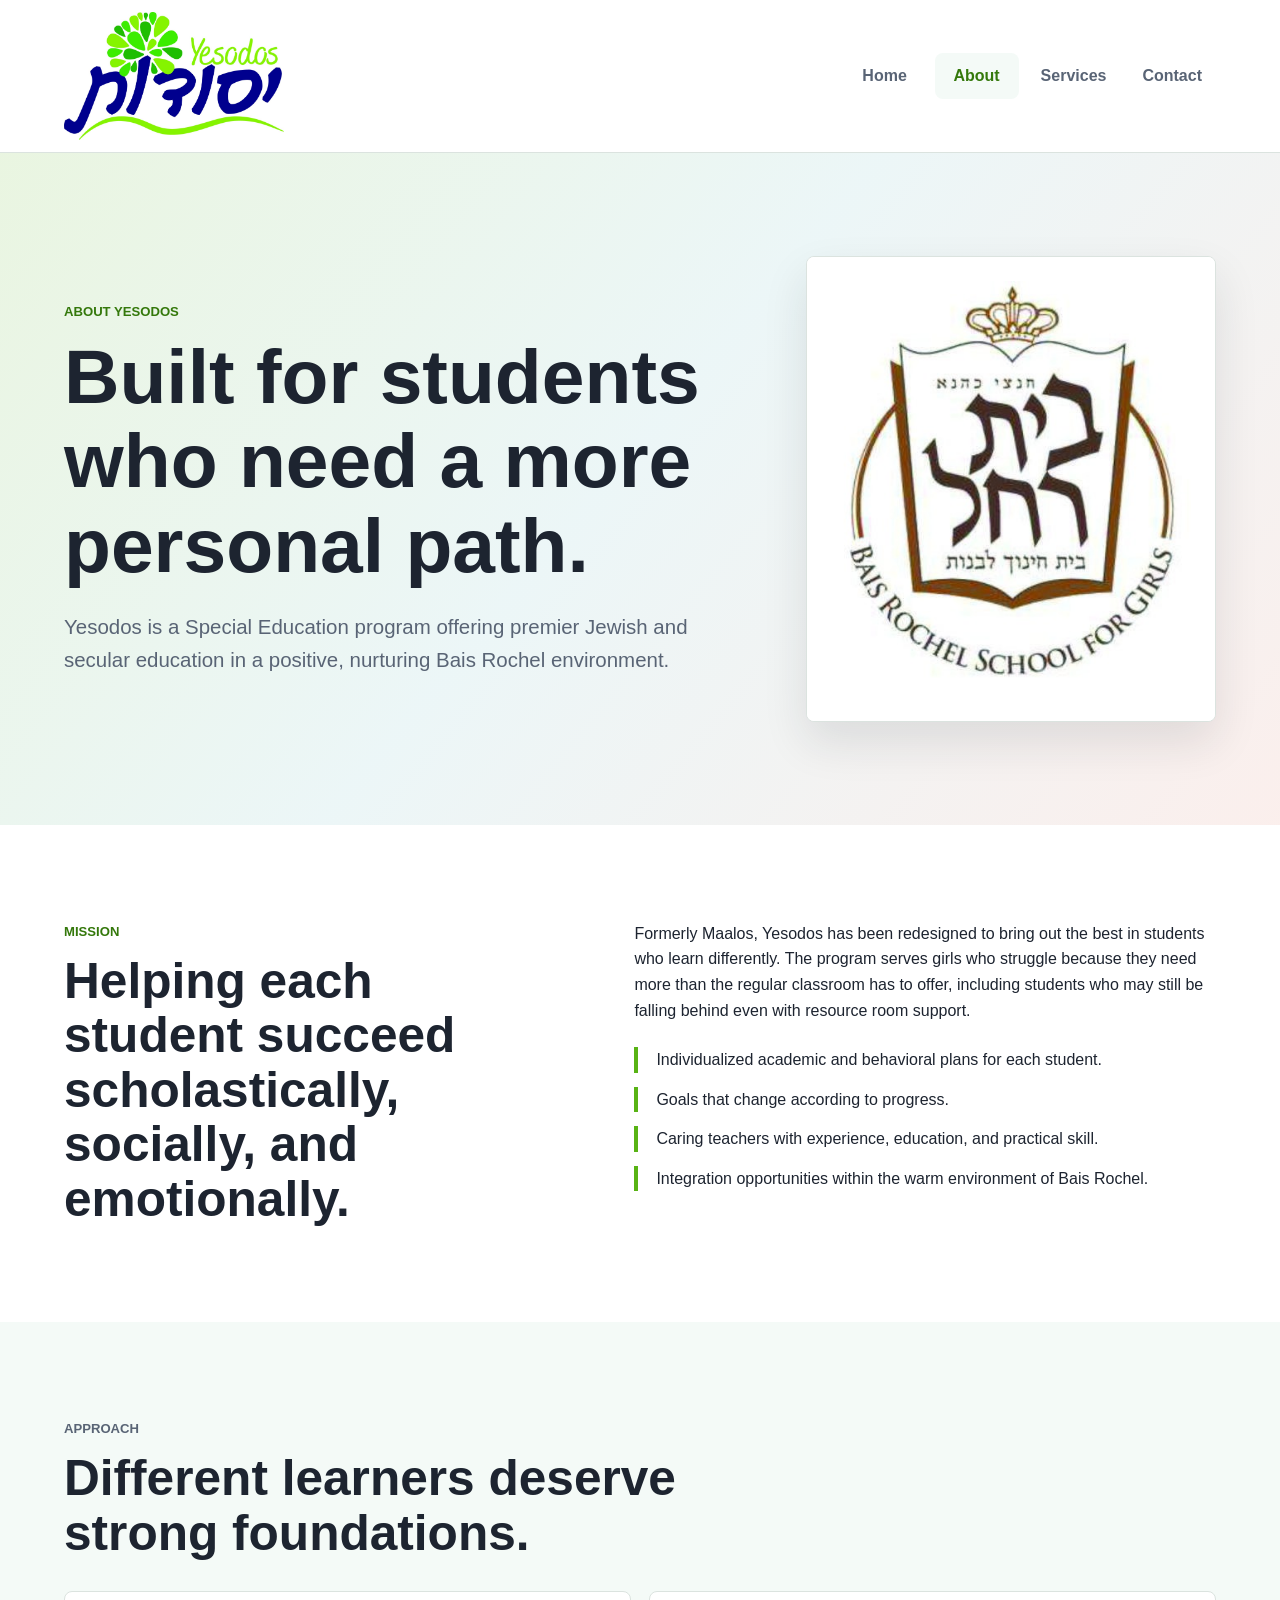
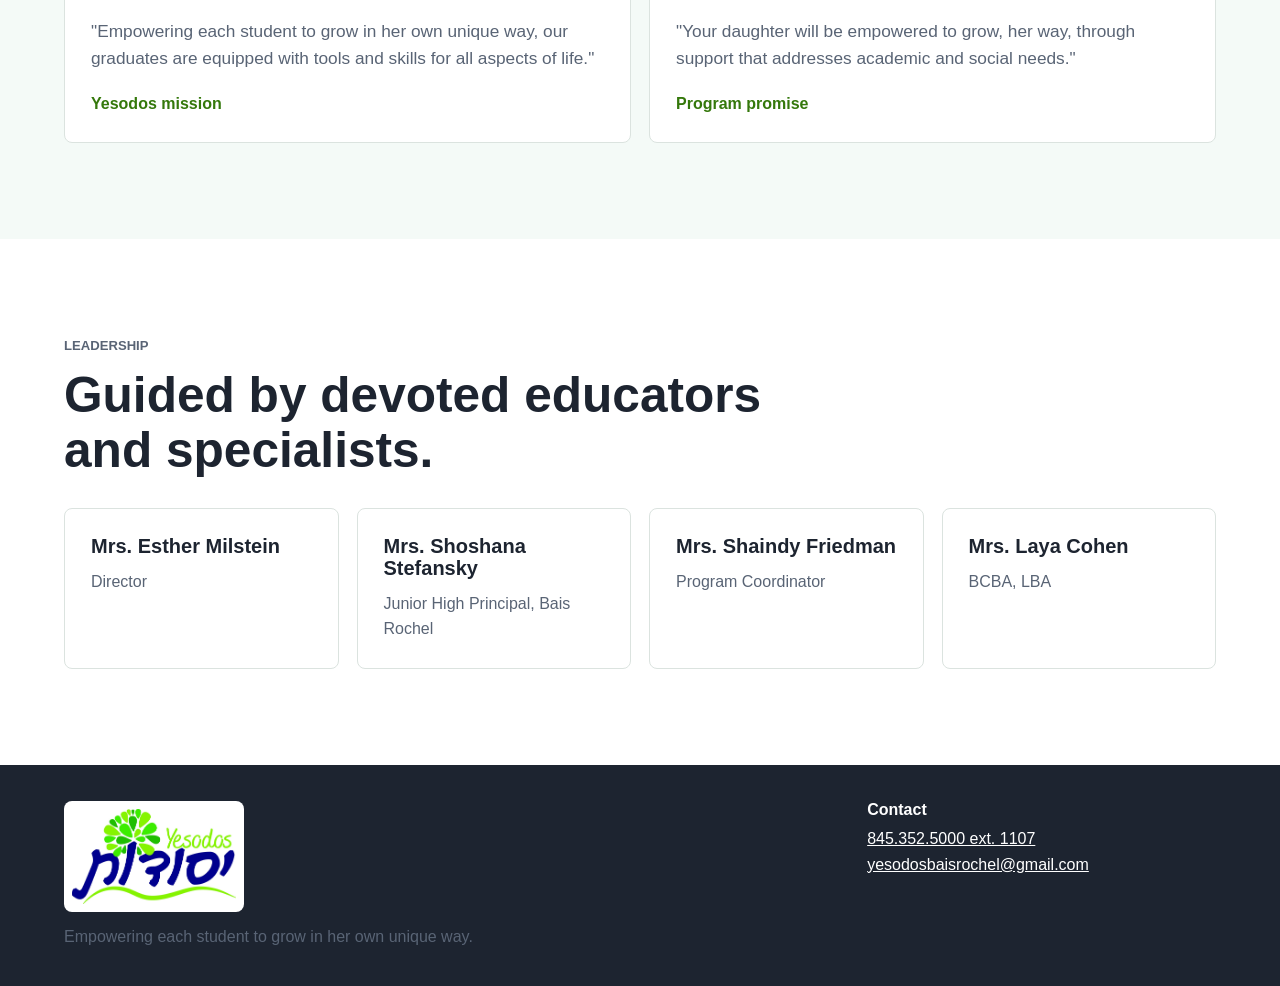
==== about.html @ 9750bb0f "Build Yesodos static website" ====
<!DOCTYPE html>
<html lang="en">
<head>
  <meta charset="UTF-8" />
  <meta name="viewport" content="width=device-width, initial-scale=1.0" />
  <meta name="description" content="Learn about the Yesodos mission, approach, and leadership team." />
  <title>About | Yesodos</title>
  <link rel="stylesheet" href="style.css" />
</head>
<body>
  <header class="site-header">
    <a class="brand" href="index.html" aria-label="Yesodos home">
      <img src="assets/yesodos-logo.jpg" alt="Yesodos" />
    </a>
    <button class="nav-toggle" type="button" aria-expanded="false" aria-controls="site-nav">
      <span></span>
      <span></span>
      <span></span>
      <span class="sr-only">Menu</span>
    </button>
    <nav class="site-nav" id="site-nav" aria-label="Main navigation">
      <a href="index.html">Home</a>
      <a href="about.html" aria-current="page">About</a>
      <a href="services.html">Services</a>
      <a href="contact.html">Contact</a>
    </nav>
  </header>

  <main>
    <section class="hero page-hero">
      <div class="hero-content">
        <p class="eyebrow">About Yesodos</p>
        <h1>Built for students who need a more personal path.</h1>
        <p class="hero-text">Yesodos is a Special Education program offering premier Jewish and secular education in a positive, nurturing Bais Rochel environment.</p>
      </div>
      <div class="image-panel">
        <img src="assets/flyer-student.jpg" alt="Bais Rochel School for Girls" />
      </div>
    </section>

    <section class="section split">
      <div>
        <p class="eyebrow">Mission</p>
        <h2>Helping each student succeed scholastically, socially, and emotionally.</h2>
      </div>
      <div>
        <p>Formerly Maalos, Yesodos has been redesigned to bring out the best in students who learn differently. The program serves girls who struggle because they need more than the regular classroom has to offer, including students who may still be falling behind even with resource room support.</p>
        <ul class="values-list">
          <li>Individualized academic and behavioral plans for each student.</li>
          <li>Goals that change according to progress.</li>
          <li>Caring teachers with experience, education, and practical skill.</li>
          <li>Integration opportunities within the warm environment of Bais Rochel.</li>
        </ul>
      </div>
    </section>

    <section class="section testimonials">
      <div class="section-heading">
        <p class="eyebrow">Approach</p>
        <h2>Different learners deserve strong foundations.</h2>
      </div>
      <div class="testimonial-grid">
        <blockquote>
          <p>"Empowering each student to grow in her own unique way, our graduates are equipped with tools and skills for all aspects of life."</p>
          <cite>Yesodos mission</cite>
        </blockquote>
        <blockquote>
          <p>"Your daughter will be empowered to grow, her way, through support that addresses academic and social needs."</p>
          <cite>Program promise</cite>
        </blockquote>
      </div>
    </section>

    <section class="section">
      <div class="section-heading">
        <p class="eyebrow">Leadership</p>
        <h2>Guided by devoted educators and specialists.</h2>
      </div>
      <div class="staff-list">
        <article class="staff-card">
          <h3>Mrs. Esther Milstein</h3>
          <p>Director</p>
        </article>
        <article class="staff-card">
          <h3>Mrs. Shoshana Stefansky</h3>
          <p>Junior High Principal, Bais Rochel</p>
        </article>
        <article class="staff-card">
          <h3>Mrs. Shaindy Friedman</h3>
          <p>Program Coordinator</p>
        </article>
        <article class="staff-card">
          <h3>Mrs. Laya Cohen</h3>
          <p>BCBA, LBA</p>
        </article>
      </div>
    </section>
  </main>

  <footer class="site-footer">
    <div>
      <img src="assets/yesodos-logo.jpg" alt="Yesodos" />
      <p>Empowering each student to grow in her own unique way.</p>
    </div>
    <div>
      <h2>Contact</h2>
      <p><a href="tel:18453525000">845.352.5000 ext. 1107</a></p>
      <p><a href="mailto:yesodosbaisrochel@gmail.com">yesodosbaisrochel@gmail.com</a></p>
    </div>
  </footer>

  <script src="script.js"></script>
</body>
</html>
---- style.css ----
:root {
  --ink: #1d2430;
  --muted: #596475;
  --line: #dbe3df;
  --paper: #ffffff;
  --soft: #f4faf7;
  --leaf: #58b314;
  --leaf-dark: #34780b;
  --aqua: #0c8f9b;
  --coral: #d96b54;
  --navy: #0d168a;
  --shadow: 0 20px 45px rgba(29, 36, 48, 0.11);
}

* {
  box-sizing: border-box;
}

html {
  scroll-behavior: smooth;
}

body {
  margin: 0;
  color: var(--ink);
  font-family: Arial, Helvetica, sans-serif;
  line-height: 1.6;
  background: var(--paper);
}

img {
  display: block;
  max-width: 100%;
}

a {
  color: inherit;
}

.sr-only {
  position: absolute;
  width: 1px;
  height: 1px;
  padding: 0;
  margin: -1px;
  overflow: hidden;
  clip: rect(0, 0, 0, 0);
  white-space: nowrap;
  border: 0;
}

.site-header {
  position: sticky;
  top: 0;
  z-index: 20;
  display: flex;
  align-items: center;
  justify-content: space-between;
  gap: 24px;
  min-height: 78px;
  padding: 12px clamp(18px, 5vw, 72px);
  background: rgba(255, 255, 255, 0.94);
  border-bottom: 1px solid var(--line);
  backdrop-filter: blur(12px);
}

.brand {
  display: inline-flex;
  align-items: center;
  width: min(220px, 55vw);
}

.brand img {
  width: 100%;
}

.site-nav {
  display: flex;
  align-items: center;
  gap: 8px;
}

.site-nav a {
  min-width: 84px;
  padding: 10px 14px;
  text-align: center;
  color: var(--muted);
  font-weight: 700;
  text-decoration: none;
  border-radius: 8px;
  transition: background 160ms ease, color 160ms ease;
}

.site-nav a:hover,
.site-nav a[aria-current="page"] {
  color: var(--leaf-dark);
  background: var(--soft);
}

.nav-toggle {
  display: none;
  width: 44px;
  height: 44px;
  padding: 10px;
  border: 1px solid var(--line);
  border-radius: 8px;
  background: var(--paper);
}

.nav-toggle span:not(.sr-only) {
  display: block;
  width: 100%;
  height: 2px;
  margin: 5px 0;
  background: var(--ink);
}

.hero {
  display: grid;
  grid-template-columns: minmax(0, 1.25fr) minmax(280px, 0.75fr);
  align-items: center;
  gap: clamp(28px, 6vw, 72px);
  min-height: calc(100vh - 78px);
  padding: clamp(54px, 8vw, 104px) clamp(18px, 5vw, 72px);
  background:
    linear-gradient(130deg, rgba(88, 179, 20, 0.13), rgba(12, 143, 155, 0.08) 48%, rgba(217, 107, 84, 0.11)),
    var(--paper);
}

.page-hero {
  min-height: 48vh;
  grid-template-columns: minmax(0, 0.9fr) minmax(260px, 0.55fr);
}

.hero-content {
  max-width: 760px;
}

.eyebrow {
  margin: 0 0 12px;
  color: var(--leaf-dark);
  font-size: 0.82rem;
  font-weight: 800;
  letter-spacing: 0;
  text-transform: uppercase;
}

h1,
h2,
h3 {
  margin: 0;
  line-height: 1.1;
}

h1 {
  max-width: 780px;
  font-size: clamp(2.35rem, 6vw, 5.35rem);
}

h2 {
  font-size: clamp(1.8rem, 4vw, 3.1rem);
}

h3 {
  font-size: 1.25rem;
}

p {
  margin: 0;
}

.hero-text {
  max-width: 680px;
  margin-top: 24px;
  color: var(--muted);
  font-size: clamp(1.05rem, 2.2vw, 1.28rem);
}

.hero-actions,
.centered-action,
.form-actions {
  display: flex;
  flex-wrap: wrap;
  gap: 12px;
  margin-top: 30px;
}

.button {
  display: inline-flex;
  align-items: center;
  justify-content: center;
  min-height: 48px;
  padding: 12px 20px;
  border: 2px solid transparent;
  border-radius: 8px;
  font-weight: 800;
  text-decoration: none;
  cursor: pointer;
}

.button.primary {
  color: white;
  background: var(--leaf-dark);
}

.button.secondary {
  color: var(--aqua);
  border-color: currentColor;
  background: white;
}

.hero-card,
.image-panel {
  overflow: hidden;
  border: 1px solid var(--line);
  border-radius: 8px;
  background: white;
  box-shadow: var(--shadow);
}

.hero-card img {
  width: 100%;
  max-height: 280px;
  object-fit: contain;
  padding: 24px;
  background: white;
}

.hero-card div {
  padding: 24px;
  border-top: 1px solid var(--line);
}

.hero-card strong {
  display: block;
  margin-bottom: 8px;
  color: var(--navy);
  font-size: 1.1rem;
}

.section {
  padding: clamp(52px, 8vw, 96px) clamp(18px, 5vw, 72px);
}

.split {
  display: grid;
  grid-template-columns: minmax(0, 0.85fr) minmax(0, 1fr);
  gap: clamp(28px, 6vw, 76px);
  align-items: start;
}

.split > p,
.section-heading p,
.service-card p,
.testimonial-grid p,
.feature p,
.staff-list p,
.contact-panel p,
.site-footer p,
.form-note {
  color: var(--muted);
}

.feature-band {
  display: grid;
  grid-template-columns: repeat(3, minmax(0, 1fr));
  gap: 1px;
  padding-top: 0;
  padding-bottom: 0;
  background: var(--line);
}

.feature {
  min-height: 168px;
  padding: 32px;
  background: var(--soft);
}

.feature span {
  display: block;
  margin-bottom: 10px;
  color: var(--coral);
  font-size: 2.4rem;
  font-weight: 900;
  line-height: 1;
}

.section-heading {
  max-width: 760px;
  margin-bottom: 30px;
}

.card-grid,
.testimonial-grid,
.staff-list,
.contact-grid {
  display: grid;
  grid-template-columns: repeat(3, minmax(0, 1fr));
  gap: 18px;
}

.service-card,
blockquote,
.contact-panel,
.staff-card {
  padding: 26px;
  border: 1px solid var(--line);
  border-radius: 8px;
  background: white;
}

.service-card {
  min-height: 220px;
  border-top: 5px solid var(--leaf);
}

.service-card:nth-child(2n) {
  border-top-color: var(--aqua);
}

.service-card:nth-child(3n) {
  border-top-color: var(--coral);
}

.service-card p,
.staff-card p {
  margin-top: 12px;
}

.testimonials {
  background: var(--soft);
}

.testimonial-grid {
  grid-template-columns: repeat(2, minmax(0, 1fr));
}

blockquote {
  margin: 0;
}

blockquote p {
  font-size: 1.08rem;
}

cite {
  display: block;
  margin-top: 18px;
  color: var(--leaf-dark);
  font-style: normal;
  font-weight: 800;
}

.image-panel img {
  width: 100%;
  height: 100%;
  min-height: 280px;
  object-fit: contain;
  padding: 24px;
  background: white;
}

.values-list {
  display: grid;
  gap: 14px;
  margin-top: 24px;
  padding: 0;
  list-style: none;
}

.values-list li {
  padding-left: 18px;
  border-left: 4px solid var(--leaf);
}

.staff-list {
  grid-template-columns: repeat(4, minmax(0, 1fr));
}

.contact-grid {
  grid-template-columns: minmax(0, 0.8fr) minmax(0, 1.2fr);
  align-items: start;
}

.contact-panel {
  display: grid;
  gap: 18px;
}

.contact-panel a {
  color: var(--aqua);
  font-weight: 800;
}

.contact-form {
  display: grid;
  gap: 16px;
  padding: 28px;
  border: 1px solid var(--line);
  border-radius: 8px;
  background: var(--soft);
}

label {
  display: grid;
  gap: 6px;
  color: var(--ink);
  font-weight: 800;
}

input,
select,
textarea {
  width: 100%;
  padding: 13px 14px;
  border: 1px solid #b9c6c0;
  border-radius: 8px;
  color: var(--ink);
  font: inherit;
  background: white;
}

textarea {
  min-height: 140px;
  resize: vertical;
}

.form-message {
  min-height: 24px;
  color: var(--leaf-dark);
  font-weight: 800;
}

.site-footer {
  display: grid;
  grid-template-columns: minmax(0, 1fr) minmax(220px, 0.45fr);
  gap: 28px;
  padding: 36px clamp(18px, 5vw, 72px);
  color: white;
  background: var(--ink);
}

.site-footer img {
  width: 180px;
  margin-bottom: 12px;
  padding: 8px;
  border-radius: 8px;
  background: white;
}

.site-footer h2 {
  margin-bottom: 8px;
  font-size: 1rem;
}

.site-footer a {
  color: white;
}

@media (max-width: 860px) {
  .site-header {
    min-height: 70px;
  }

  .nav-toggle {
    display: block;
  }

  .site-nav {
    position: absolute;
    top: 100%;
    right: 18px;
    left: 18px;
    display: none;
    flex-direction: column;
    align-items: stretch;
    padding: 12px;
    border: 1px solid var(--line);
    border-radius: 8px;
    background: white;
    box-shadow: var(--shadow);
  }

  .site-nav.is-open {
    display: flex;
  }

  .site-nav a {
    min-width: 0;
    text-align: left;
  }

  .hero,
  .page-hero,
  .split,
  .contact-grid,
  .site-footer {
    grid-template-columns: 1fr;
  }

  .hero,
  .page-hero {
    min-height: auto;
    padding-top: 46px;
  }

  .feature-band,
  .card-grid,
  .testimonial-grid,
  .staff-list {
    grid-template-columns: 1fr;
  }
}

@media (max-width: 520px) {
  .brand {
    width: min(180px, 56vw);
  }

  h1 {
    font-size: 2.28rem;
  }

  .hero-actions,
  .centered-action,
  .form-actions {
    flex-direction: column;
  }

  .button {
    width: 100%;
  }

  .feature,
  .service-card,
  blockquote,
  .contact-panel,
  .staff-card,
  .contact-form {
    padding: 22px;
  }
}
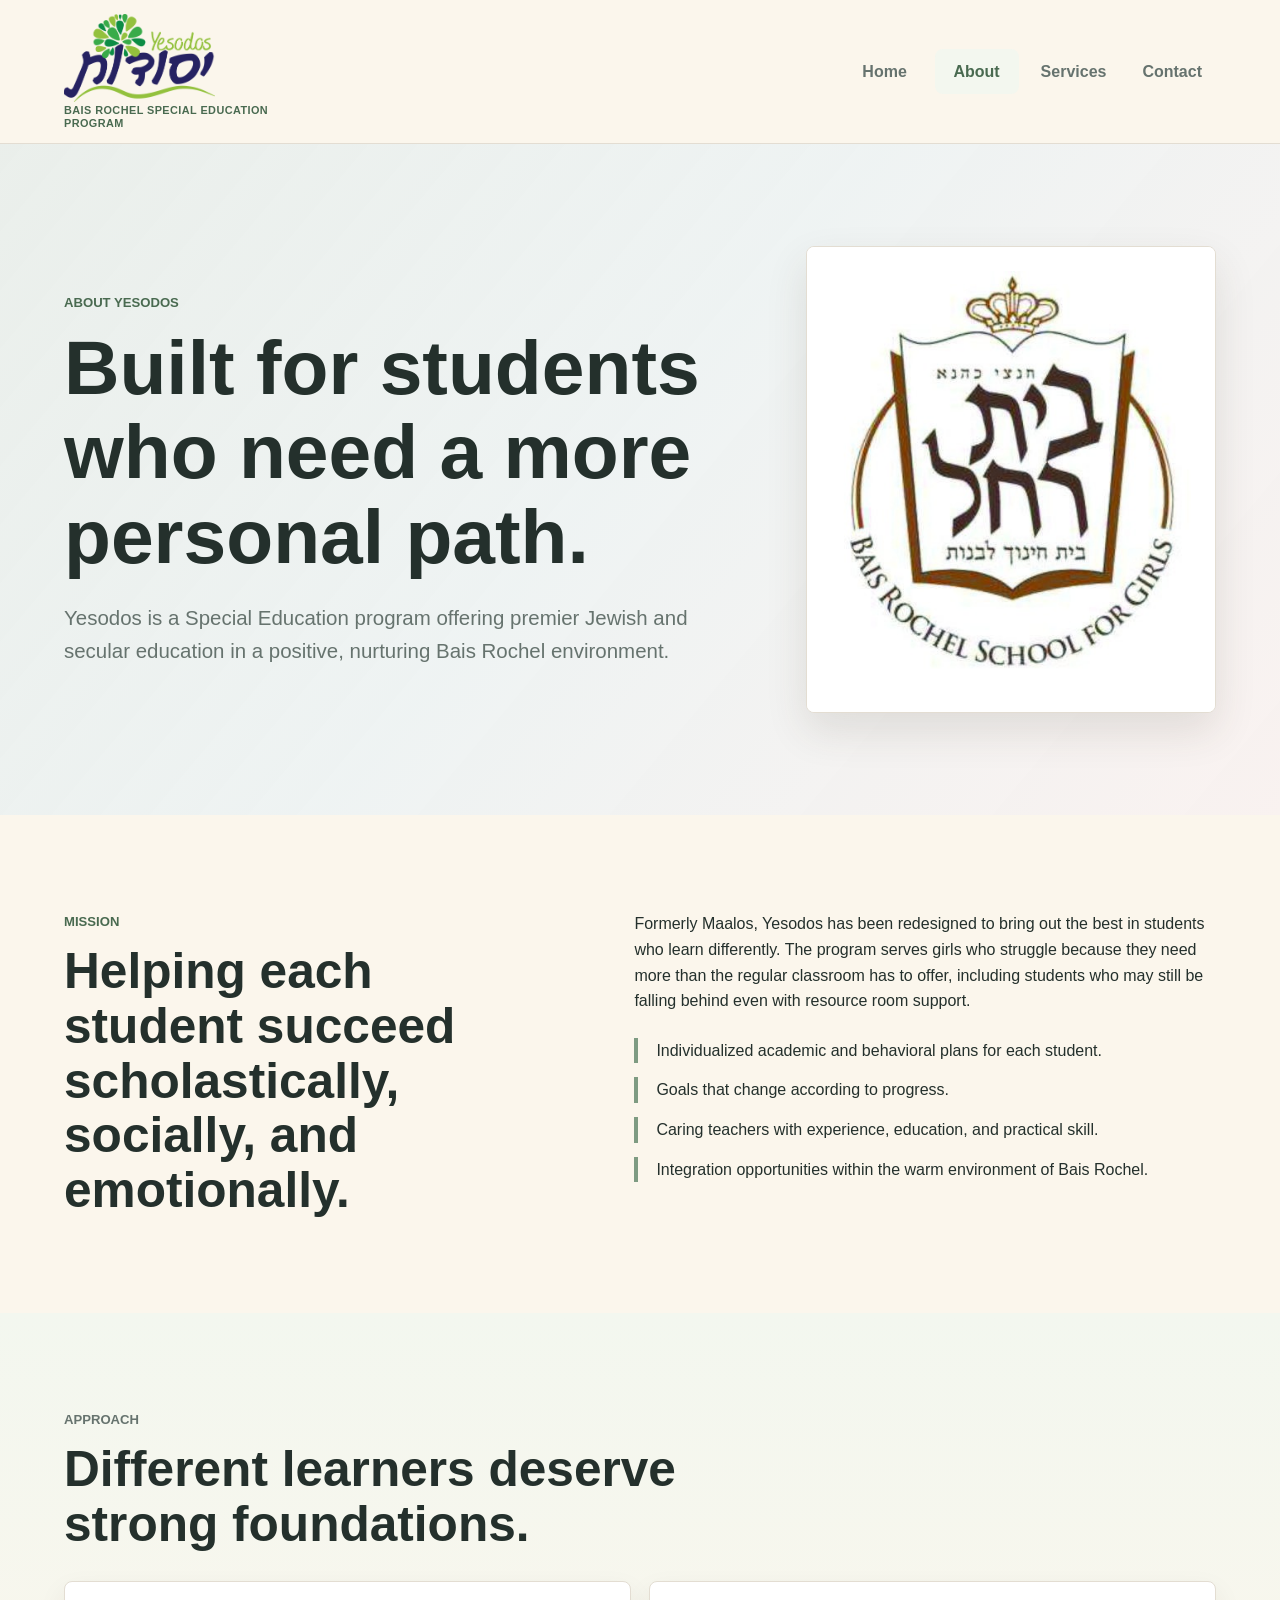
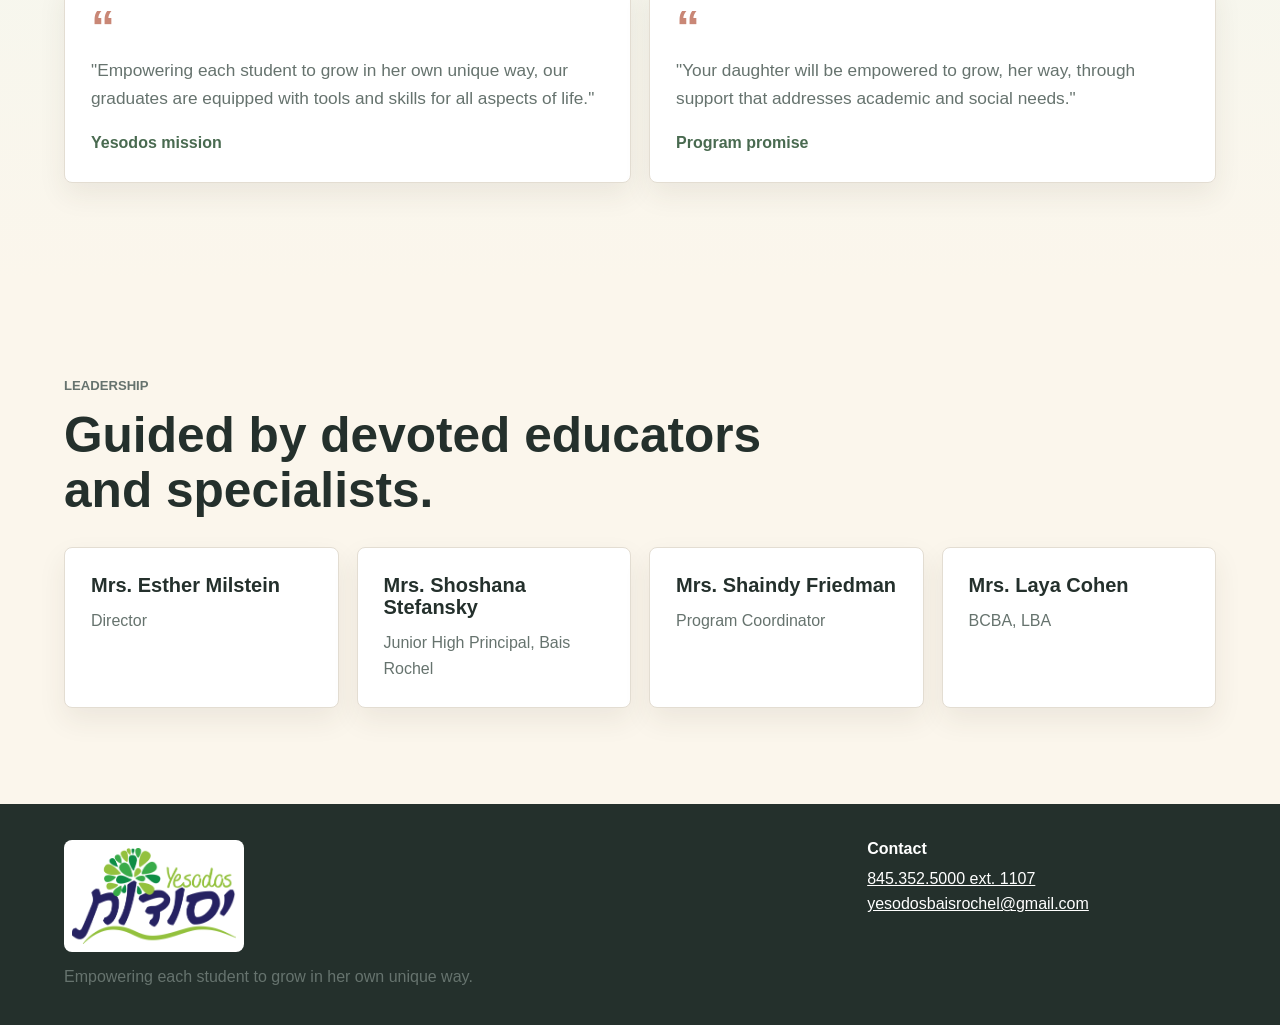
==== commit a8e920cd: "Redesign homepage with warmer parent-focused UI" ====
--- a/about.html
+++ b/about.html
@@ -10,7 +10,8 @@
 <body>
   <header class="site-header">
     <a class="brand" href="index.html" aria-label="Yesodos home">
-      <img src="assets/yesodos-logo.jpg" alt="Yesodos" />
+      <img src="assets/YesodosLogo-final.png" alt="Yesodos" />
+      <span>Bais Rochel Special Education Program</span>
     </a>
     <button class="nav-toggle" type="button" aria-expanded="false" aria-controls="site-nav">
       <span></span>
@@ -99,7 +100,7 @@
 
   <footer class="site-footer">
     <div>
-      <img src="assets/yesodos-logo.jpg" alt="Yesodos" />
+      <img src="assets/YesodosLogo-final.png" alt="Yesodos" />
       <p>Empowering each student to grow in her own unique way.</p>
     </div>
     <div>
--- a/style.css
+++ b/style.css
@@ -1,15 +1,19 @@
 :root {
-  --ink: #1d2430;
-  --muted: #596475;
-  --line: #dbe3df;
+  --ink: #24302c;
+  --muted: #66736e;
+  --line: #e3ddd2;
   --paper: #ffffff;
-  --soft: #f4faf7;
-  --leaf: #58b314;
-  --leaf-dark: #34780b;
-  --aqua: #0c8f9b;
-  --coral: #d96b54;
-  --navy: #0d168a;
-  --shadow: 0 20px 45px rgba(29, 36, 48, 0.11);
+  --cream: #fbf6ec;
+  --warm: #f5ecdc;
+  --soft: #f3f7ef;
+  --sage: #7e9b82;
+  --sage-dark: #496a50;
+  --aqua: #487b78;
+  --rose: #c98776;
+  --gold: #b98b45;
+  --navy: #273653;
+  --shadow: 0 18px 42px rgba(67, 55, 39, 0.12);
+  --soft-shadow: 0 12px 28px rgba(67, 55, 39, 0.08);
 }
 
 * {
@@ -25,7 +29,7 @@
   color: var(--ink);
   font-family: Arial, Helvetica, sans-serif;
   line-height: 1.6;
-  background: var(--paper);
+  background: var(--cream);
 }
 
 img {
@@ -57,21 +61,35 @@
   align-items: center;
   justify-content: space-between;
   gap: 24px;
-  min-height: 78px;
-  padding: 12px clamp(18px, 5vw, 72px);
-  background: rgba(255, 255, 255, 0.94);
+  min-height: 108px;
+  padding: 14px clamp(18px, 5vw, 72px);
+  background: rgba(251, 246, 236, 0.94);
   border-bottom: 1px solid var(--line);
   backdrop-filter: blur(12px);
 }
 
 .brand {
-  display: inline-flex;
+  display: grid;
   align-items: center;
-  width: min(220px, 55vw);
+  gap: 2px;
+  width: min(245px, 56vw);
+  text-decoration: none;
 }
 
 .brand img {
   width: 100%;
+  max-height: 88px;
+  object-fit: contain;
+  object-position: left center;
+}
+
+.brand span {
+  color: var(--sage-dark);
+  font-size: 0.68rem;
+  font-weight: 900;
+  letter-spacing: 0.04em;
+  line-height: 1.15;
+  text-transform: uppercase;
 }
 
 .site-nav {
@@ -93,7 +111,7 @@
 
 .site-nav a:hover,
 .site-nav a[aria-current="page"] {
-  color: var(--leaf-dark);
+  color: var(--sage-dark);
   background: var(--soft);
 }
 
@@ -116,6 +134,8 @@
 }
 
 .hero {
+  position: relative;
+  overflow: hidden;
   display: grid;
   grid-template-columns: minmax(0, 1.25fr) minmax(280px, 0.75fr);
   align-items: center;
@@ -123,8 +143,17 @@
   min-height: calc(100vh - 78px);
   padding: clamp(54px, 8vw, 104px) clamp(18px, 5vw, 72px);
   background:
-    linear-gradient(130deg, rgba(88, 179, 20, 0.13), rgba(12, 143, 155, 0.08) 48%, rgba(217, 107, 84, 0.11)),
+    linear-gradient(130deg, rgba(126, 155, 130, 0.16), rgba(72, 123, 120, 0.09) 48%, rgba(201, 135, 118, 0.11)),
     var(--paper);
+}
+
+.home-hero {
+  grid-template-columns: minmax(0, 1.05fr) minmax(320px, 0.75fr);
+  justify-content: center;
+  min-height: clamp(620px, calc(88vh - 78px), 820px);
+  background:
+    linear-gradient(100deg, rgba(251, 246, 236, 0.98) 0 58%, rgba(243, 247, 239, 0.92) 58% 100%),
+    linear-gradient(150deg, rgba(126, 155, 130, 0.22), rgba(201, 135, 118, 0.11));
 }
 
 .page-hero {
@@ -133,12 +162,14 @@
 }
 
 .hero-content {
+  position: relative;
+  z-index: 1;
   max-width: 760px;
 }
 
 .eyebrow {
   margin: 0 0 12px;
-  color: var(--leaf-dark);
+  color: var(--sage-dark);
   font-size: 0.82rem;
   font-weight: 800;
   letter-spacing: 0;
@@ -150,6 +181,7 @@
 h3 {
   margin: 0;
   line-height: 1.1;
+  overflow-wrap: break-word;
 }
 
 h1 {
@@ -157,6 +189,12 @@
   font-size: clamp(2.35rem, 6vw, 5.35rem);
 }
 
+.home-hero h1 {
+  max-width: 760px;
+  font-size: clamp(2.25rem, 4.7vw, 4.6rem);
+  font-weight: 900;
+}
+
 h2 {
   font-size: clamp(1.8rem, 4vw, 3.1rem);
 }
@@ -170,7 +208,7 @@
 }
 
 .hero-text {
-  max-width: 680px;
+  max-width: 700px;
   margin-top: 24px;
   color: var(--muted);
   font-size: clamp(1.05rem, 2.2vw, 1.28rem);
@@ -190,23 +228,117 @@
   align-items: center;
   justify-content: center;
   min-height: 48px;
-  padding: 12px 20px;
+  padding: 13px 22px;
   border: 2px solid transparent;
   border-radius: 8px;
   font-weight: 800;
   text-decoration: none;
   cursor: pointer;
+  transition: transform 160ms ease, box-shadow 160ms ease, background 160ms ease, color 160ms ease;
+}
+
+.button:hover {
+  transform: translateY(-1px);
 }
 
 .button.primary {
   color: white;
-  background: var(--leaf-dark);
+  background: var(--sage-dark);
+  box-shadow: 0 10px 22px rgba(73, 106, 80, 0.2);
 }
 
 .button.secondary {
-  color: var(--aqua);
+  color: var(--sage-dark);
   border-color: currentColor;
-  background: white;
+  background: rgba(255, 255, 255, 0.72);
+}
+
+.hero-trust {
+  display: flex;
+  flex-wrap: wrap;
+  gap: 10px;
+  margin-top: 28px;
+}
+
+.hero-trust span {
+  padding: 8px 12px;
+  border: 1px solid rgba(73, 106, 80, 0.18);
+  border-radius: 999px;
+  color: var(--sage-dark);
+  font-size: 0.92rem;
+  font-weight: 800;
+  background: rgba(255, 255, 255, 0.68);
+}
+
+.hero-visual {
+  position: relative;
+  z-index: 1;
+  display: grid;
+  gap: 18px;
+  align-self: center;
+}
+
+.care-card,
+.care-path div {
+  border: 1px solid rgba(126, 155, 130, 0.24);
+  border-radius: 8px;
+  background: rgba(255, 255, 255, 0.82);
+  box-shadow: var(--soft-shadow);
+}
+
+.main-care-card {
+  padding: clamp(24px, 4vw, 34px);
+  border-top: 6px solid var(--sage);
+}
+
+.main-care-card h2 {
+  font-size: clamp(1.55rem, 3vw, 2.35rem);
+}
+
+.main-care-card p:last-child {
+  margin-top: 16px;
+  color: var(--muted);
+}
+
+.care-path {
+  display: grid;
+  gap: 12px;
+}
+
+.care-path div {
+  display: grid;
+  grid-template-columns: auto 1fr;
+  gap: 2px 14px;
+  padding: 18px;
+}
+
+.care-path span {
+  grid-row: span 2;
+  display: inline-flex;
+  align-items: center;
+  justify-content: center;
+  width: 42px;
+  height: 42px;
+  border-radius: 50%;
+  color: white;
+  font-weight: 900;
+  background: var(--rose);
+}
+
+.care-path div:nth-child(2) span {
+  background: var(--aqua);
+}
+
+.care-path div:nth-child(3) span {
+  background: var(--gold);
+}
+
+.care-path strong {
+  line-height: 1.2;
+}
+
+.care-path p {
+  color: var(--muted);
 }
 
 .hero-card,
@@ -240,6 +372,7 @@
 
 .section {
   padding: clamp(52px, 8vw, 96px) clamp(18px, 5vw, 72px);
+  background: var(--cream);
 }
 
 .split {
@@ -250,6 +383,8 @@
 }
 
 .split > p,
+.mission-copy p,
+.warm-list,
 .section-heading p,
 .service-card p,
 .testimonial-grid p,
@@ -261,25 +396,62 @@
   color: var(--muted);
 }
 
+.mission-section {
+  background: var(--paper);
+}
+
+.mission-copy {
+  padding: clamp(24px, 4vw, 34px);
+  border: 1px solid var(--line);
+  border-radius: 8px;
+  background: linear-gradient(180deg, #fffaf1, #ffffff);
+  box-shadow: var(--soft-shadow);
+}
+
+.warm-list {
+  display: grid;
+  gap: 12px;
+  margin: 22px 0 0;
+  padding: 0;
+  list-style: none;
+}
+
+.warm-list li {
+  position: relative;
+  padding-left: 24px;
+}
+
+.warm-list li::before {
+  content: "";
+  position: absolute;
+  top: 0.72em;
+  left: 0;
+  width: 9px;
+  height: 9px;
+  border-radius: 50%;
+  background: var(--sage);
+}
+
 .feature-band {
   display: grid;
   grid-template-columns: repeat(3, minmax(0, 1fr));
-  gap: 1px;
-  padding-top: 0;
-  padding-bottom: 0;
-  background: var(--line);
+  gap: 16px;
+  background: var(--soft);
 }
 
 .feature {
-  min-height: 168px;
-  padding: 32px;
-  background: var(--soft);
+  min-height: 176px;
+  padding: 30px;
+  border: 1px solid rgba(126, 155, 130, 0.24);
+  border-radius: 8px;
+  background: white;
+  box-shadow: var(--soft-shadow);
 }
 
 .feature span {
   display: block;
   margin-bottom: 10px;
-  color: var(--coral);
+  color: var(--rose);
   font-size: 2.4rem;
   font-weight: 900;
   line-height: 1;
@@ -288,6 +460,10 @@
 .section-heading {
   max-width: 760px;
   margin-bottom: 30px;
+}
+
+.section-heading h2 + p {
+  margin-top: 14px;
 }
 
 .card-grid,
@@ -307,11 +483,12 @@
   border: 1px solid var(--line);
   border-radius: 8px;
   background: white;
+  box-shadow: var(--soft-shadow);
 }
 
 .service-card {
   min-height: 220px;
-  border-top: 5px solid var(--leaf);
+  border-top: 5px solid var(--sage);
 }
 
 .service-card:nth-child(2n) {
@@ -319,7 +496,7 @@
 }
 
 .service-card:nth-child(3n) {
-  border-top-color: var(--coral);
+  border-top-color: var(--rose);
 }
 
 .service-card p,
@@ -328,7 +505,7 @@
 }
 
 .testimonials {
-  background: var(--soft);
+  background: linear-gradient(180deg, var(--soft), var(--cream));
 }
 
 .testimonial-grid {
@@ -337,6 +514,17 @@
 
 blockquote {
   margin: 0;
+  position: relative;
+}
+
+blockquote::before {
+  content: "\201C";
+  display: block;
+  margin-bottom: 8px;
+  color: var(--rose);
+  font-size: 3rem;
+  font-weight: 900;
+  line-height: 0.85;
 }
 
 blockquote p {
@@ -346,9 +534,26 @@
 cite {
   display: block;
   margin-top: 18px;
-  color: var(--leaf-dark);
+  color: var(--sage-dark);
   font-style: normal;
   font-weight: 800;
+}
+
+.closing-cta {
+  display: grid;
+  grid-template-columns: minmax(0, 1fr) auto;
+  gap: 28px;
+  align-items: center;
+  background: var(--paper);
+}
+
+.closing-cta > div {
+  max-width: 790px;
+}
+
+.closing-cta p:last-child {
+  margin-top: 14px;
+  color: var(--muted);
 }
 
 .image-panel img {
@@ -370,7 +575,7 @@
 
 .values-list li {
   padding-left: 18px;
-  border-left: 4px solid var(--leaf);
+  border-left: 4px solid var(--sage);
 }
 
 .staff-list {
@@ -427,7 +632,7 @@
 
 .form-message {
   min-height: 24px;
-  color: var(--leaf-dark);
+  color: var(--sage-dark);
   font-weight: 800;
 }
 
@@ -437,7 +642,7 @@
   gap: 28px;
   padding: 36px clamp(18px, 5vw, 72px);
   color: white;
-  background: var(--ink);
+  background: #24302c;
 }
 
 .site-footer img {
@@ -459,7 +664,7 @@
 
 @media (max-width: 860px) {
   .site-header {
-    min-height: 70px;
+    min-height: 94px;
   }
 
   .nav-toggle {
@@ -491,10 +696,12 @@
   }
 
   .hero,
+  .home-hero,
   .page-hero,
   .split,
   .contact-grid,
-  .site-footer {
+  .site-footer,
+  .closing-cta {
     grid-template-columns: 1fr;
   }
 
@@ -502,6 +709,10 @@
   .page-hero {
     min-height: auto;
     padding-top: 46px;
+  }
+
+  .home-hero {
+    min-height: auto;
   }
 
   .feature-band,
@@ -514,11 +725,24 @@
 
 @media (max-width: 520px) {
   .brand {
-    width: min(180px, 56vw);
+    width: min(210px, 62vw);
+  }
+
+  .brand img {
+    max-height: 74px;
+  }
+
+  .brand span {
+    font-size: 0.58rem;
   }
 
   h1 {
     font-size: 2.28rem;
+  }
+
+  .home-hero h1 {
+    font-size: 1.78rem;
+    line-height: 1.18;
   }
 
   .hero-actions,
@@ -534,9 +758,15 @@
   .feature,
   .service-card,
   blockquote,
+  .main-care-card,
+  .care-path div,
   .contact-panel,
   .staff-card,
   .contact-form {
     padding: 22px;
   }
-}
+
+  .hero-trust span {
+    width: 100%;
+  }
+}
